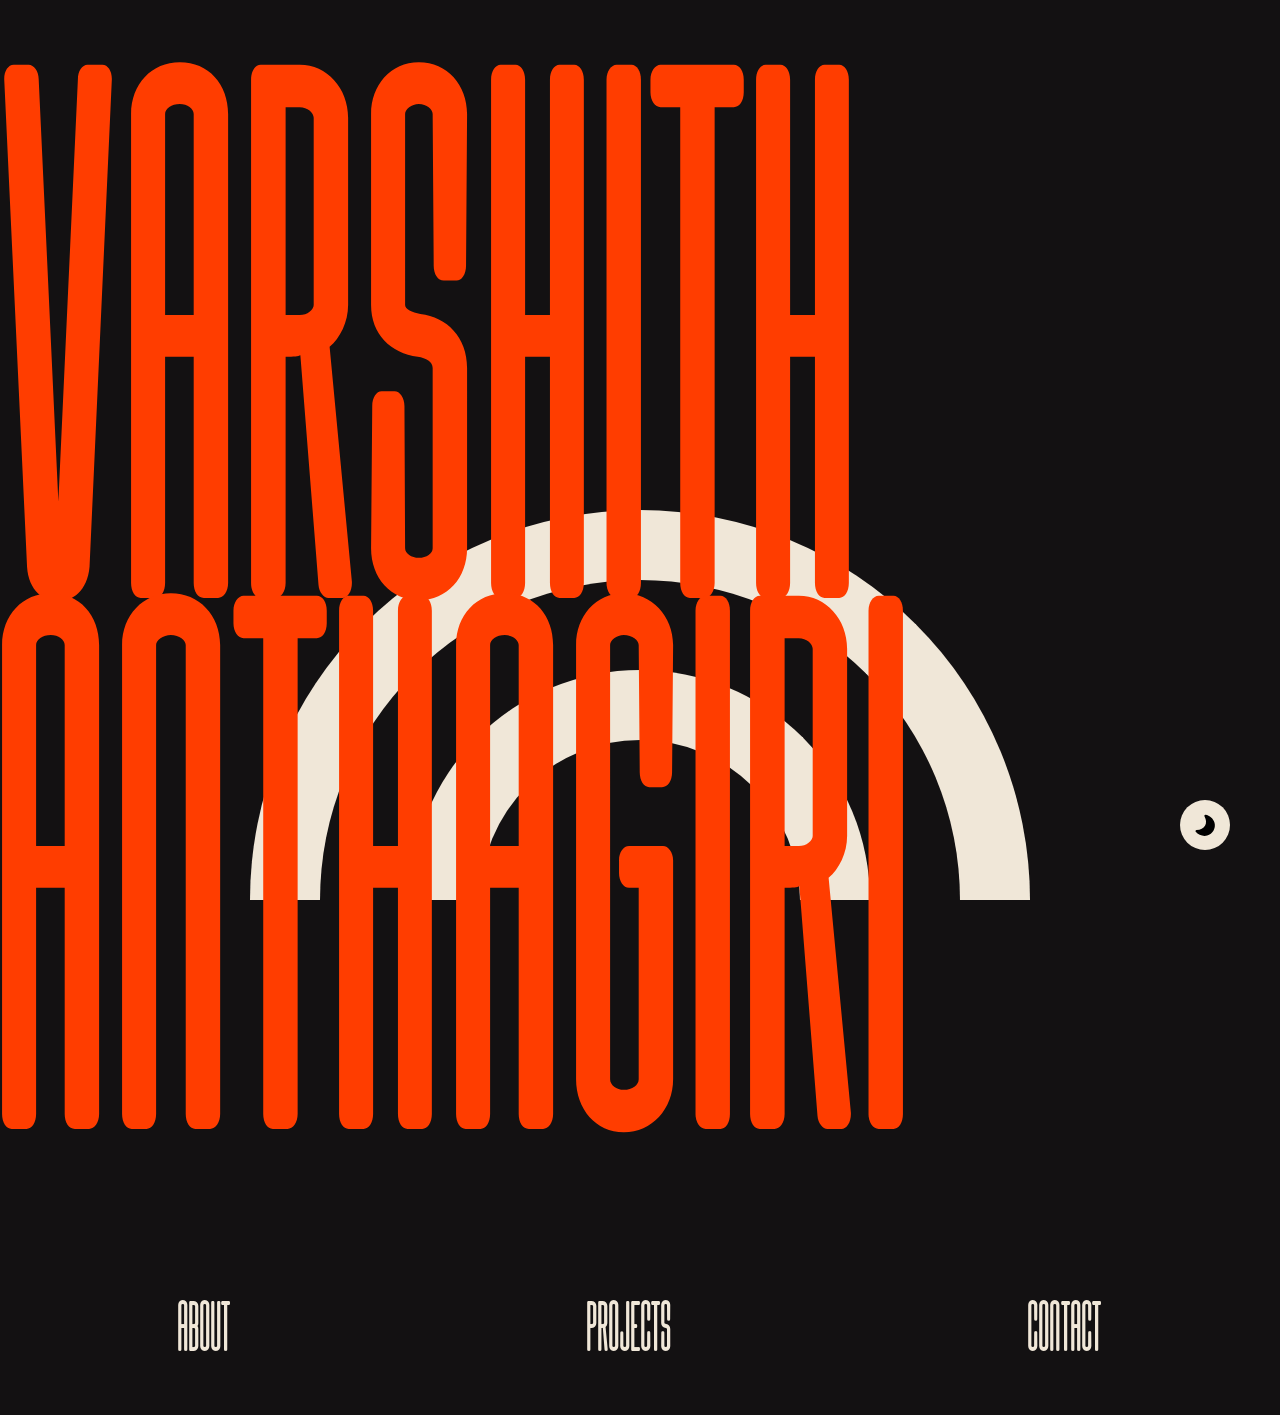
==== index.html @ 83250fb9 "back button + scroll progress" ====
<!doctype html>
<html lang="en">
  <head>
    <meta http-equiv="Content-Type" content="text/html; charset=UTF-8" />
    <meta name="the home page of my personal website" />
    <title>Document</title>

    <link rel="stylesheet" href="css/common.css" />
    <link rel="stylesheet" href="css/home.css" />

    <script src="js/mode.js"></script>
  </head>
  <body>
    <div class="semicircle"></div>
    <div class="semicircle-wrapper">
      <div class="semicircle-small"></div>
    </div>
    <div class="fullscreen" role="main">
      <div class="namediv">
        <p id="name" class="muhaqu">VARSHITH ANTHAGIRI</p>
      </div>
      <div class="buttons">
        <button
          class="main muhaqu"
          onclick="window.location.href = 'about.html'"
          aria-label="About"
        >
          ABOUT
        </button>
        <button
          class="main muhaqu"
          onclick="window.location.href = 'projects.html'"
          aria-label="Projects"
        >
          PROJECTS
        </button>
        <button
          class="main muhaqu"
          onclick="window.location.href = 'contact.html'"
          aria-label="Contact"
        >
          CONTACT
        </button>
      </div>
    </div>

    <button id="mode-switch" aria-label="Mode Switcher (dark/light)">
      <img src="assets/dark.svg" id="mode-image" alt="dark or light" />
    </button>
  </body>
</html>
---- css/common.css ----
@import url("https://fonts.googleapis.com/css2?family=Inter:ital,opsz,wght@0,14..32,100..900;1,14..32,100..900&display=swap");

@font-face {
  font-family: "Muhaqu";
  src: url("fonts/MuhaquRegularpersonaluse-0neG.otf") format("opentype");
  font-weight: normal;
  font-style: normal;
}
.muhaqu {
  font-family: "Muhaqu", sans-serif;
  font-weight: 400;
  font-style: normal;
}

html {
  transition: background-color 0.3s ease;
  background-color: var(--bg-color);
  font-family: "Inter";
}

html,
body {
  margin: 0;
  padding: 0;
}

.fullscreen {
  height: 100vh;
  width: 100vw;
  display: flex;
  flex-direction: column;
}

#mode-switch {
  position: fixed;
  bottom: 50px;
  right: 50px;
  height: 50px;
  width: 50px;
  border-radius: 50%;
  border: none;
  padding: 0;
  display: flex;
  align-items: center;
  justify-content: center;
  transition:
    background-color 0.3s ease,
    transform 0.2s ease-out;
  background-color: var(--small-text-color);
  z-index: 9999;
}

#back {
  position: fixed;
  bottom: 115px;
  right: 50px;
  height: 50px;
  width: 50px;
  border-radius: 50%;
  border: none;
  padding: 0;
  display: flex;
  align-items: center;
  justify-content: center;
  transition:
    background-color 0.3s ease,
    transform 0.2s ease-out;
  background-color: var(--small-text-color);
  z-index: 9999;
}

#back img {
  width: 50%;
  height: 50%;
  object-fit: contain;
  padding: 0;
  margin: 0;
  filter: invert(var(--filter));
}

#back:hover {
  transform: scale(1.1);
}

#mode-switch:hover {
  transform: scale(1.1);
}

#mode-switch img {
  width: 50%;
  height: 50%;
  object-fit: contain;
  padding: 0;
  margin: 0;
  filter: invert(var(--filter));
}

@media (prefers-reduced-motion: reduce) {
  * {
    animation: none !important;
    transition: none !important;
  }
}

.sr-only {
  position: absolute;
  width: 1px;
  height: 1px;
  padding: 0;
  margin: -1px;
  overflow: hidden;
  clip: rect(0, 0, 0, 0);
  white-space: nowrap;
  border: 0;
}

@media (max-width: 600px) {
  #mode-switch {
    bottom: 20px;
    right: 20px;
    height: 42px;
    width: 42px;
  }

  #back {
    bottom: 70px;
    right: 20px;
    height: 42px;
    width: 42px;
  }
}
---- css/home.css ----
.semicircle {
  transition: border-color 0.3s ease;
  position: absolute;
  bottom: 0%;
  z-index: -1;
  width: 50%;
  left: 50%;
  transform: translateX(-50%);
  aspect-ratio: 2 / 1;
  background: transparent;
  border: 70px solid var(--circle-color);
  border-bottom: none;
  border-radius: 50% 50% 0 0 / 100% 100% 0 0;
}

.semicircle-small {
  z-index: -1;
  transition: border-color 0.3s ease;
  position: absolute;
  bottom: 0;
  left: 50%;
  transform: translateX(-50%) rotate(0deg);
  width: 25%;
  aspect-ratio: 2 / 1;
  background: transparent;
  border: 70px solid var(--circle-color);
  border-bottom: none;
  border-radius: 50% 50% 0 0 / 100% 100% 0 0;
  animation: spin 4s linear infinite;
  transform-origin: center bottom;
}

@keyframes spin {
  from {
    transform: translateX(-50%) rotate(0deg);
  }
  to {
    transform: translateX(-50%) rotate(360deg);
  }
}

.semicircle-wrapper {
  position: absolute;
  bottom: 0;
  left: 0;
  width: 100%;
  height: 100%;
  overflow: hidden;
  pointer-events: none;
}

#name {
  margin: 0;
  transition: color 0.3s ease;
  color: var(--text-color);
  font-size: 530px;
  padding-top: 200px;
}

.namediv {
  display: flex;
  width: 100%;
  justify-content: center;
}

.buttons {
  height: 100%;
  justify-content: center;
  display: flex;
}

.main {
  flex-grow: 1;
  margin: 50px;
  border: none;
  background-color: transparent;
  font-size: 50px;
  transition: color 0.3s ease;
  color: var(--small-text-color);
}

.main:hover {
  transition: color 0.3s ease;
  color: var(--text-color);
  transition-duration: 300ms;
}
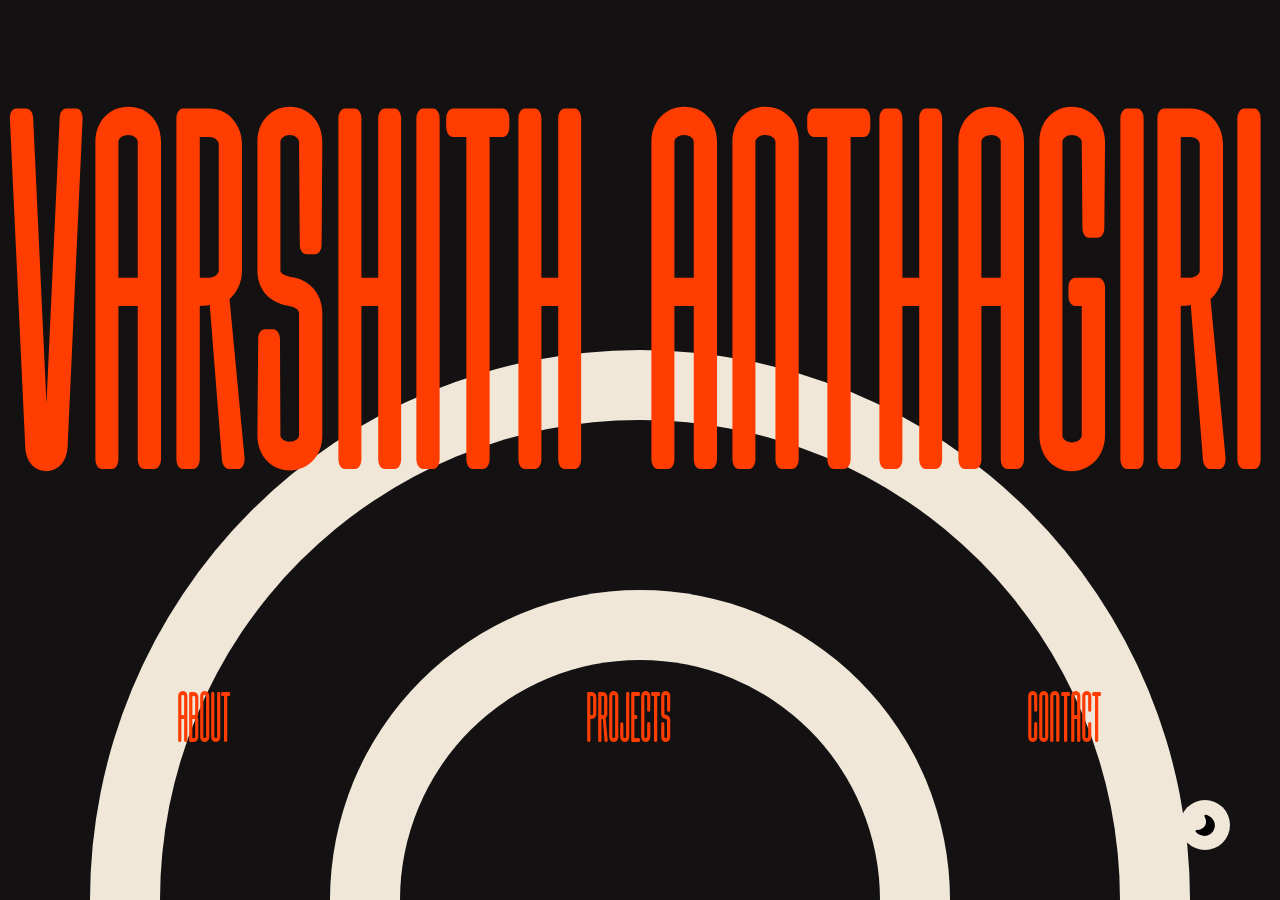
==== commit 3596d090: "responsive done" ====
--- a/index.html
+++ b/index.html
@@ -2,22 +2,22 @@
 <html lang="en">
   <head>
     <meta http-equiv="Content-Type" content="text/html; charset=UTF-8" />
-    <meta name="the home page of my personal website" />
+    <meta name="viewport" content="width=device-width, initial-scale=1.0" />
     <title>Document</title>
-
     <link rel="stylesheet" href="css/common.css" />
     <link rel="stylesheet" href="css/home.css" />
-
     <script src="js/mode.js"></script>
   </head>
   <body>
-    <div class="semicircle"></div>
     <div class="semicircle-wrapper">
+      <div class="semicircle"></div>
       <div class="semicircle-small"></div>
     </div>
     <div class="fullscreen" role="main">
       <div class="namediv">
-        <p id="name" class="muhaqu">VARSHITH ANTHAGIRI</p>
+        <p id="name" class="muhaqu">
+          VARSHITH <span class="break"><br /></span>ANTHAGIRI
+        </p>
       </div>
       <div class="buttons">
         <button
@@ -25,21 +25,21 @@
           onclick="window.location.href = 'about.html'"
           aria-label="About"
         >
-          ABOUT
+          <span class="buttons-text">ABOUT</span>
         </button>
         <button
           class="main muhaqu"
           onclick="window.location.href = 'projects.html'"
           aria-label="Projects"
         >
-          PROJECTS
+          <span class="buttons-text">PROJECTS</span>
         </button>
         <button
           class="main muhaqu"
           onclick="window.location.href = 'contact.html'"
           aria-label="Contact"
         >
-          CONTACT
+          <span class="buttons-text">CONTACT</span>
         </button>
       </div>
     </div>
--- a/css/common.css
+++ b/css/common.css
@@ -12,8 +12,24 @@
   font-style: normal;
 }
 
+.text-very-large {
+  font-size: 200px;
+}
+
+.text-very-small {
+  font-size: 15px;
+}
+
+.text-small {
+  font-size: 18px;
+}
+
+.text-medium {
+  font-size: 40px;
+}
+
 html {
-  transition: background-color 0.3s ease;
+  transition: background-color 0.4s ease;
   background-color: var(--bg-color);
   font-family: "Inter";
 }
@@ -44,7 +60,7 @@
   align-items: center;
   justify-content: center;
   transition:
-    background-color 0.3s ease,
+    background-color 0.4s ease,
     transform 0.2s ease-out;
   background-color: var(--small-text-color);
   z-index: 9999;
@@ -63,15 +79,15 @@
   align-items: center;
   justify-content: center;
   transition:
-    background-color 0.3s ease,
+    background-color 0.4s ease,
     transform 0.2s ease-out;
   background-color: var(--small-text-color);
   z-index: 9999;
 }
 
 #back img {
-  width: 50%;
-  height: 50%;
+  width: 55%;
+  height: 55%;
   object-fit: contain;
   padding: 0;
   margin: 0;
--- a/css/home.css
+++ b/css/home.css
@@ -1,9 +1,14 @@
+html,
+body {
+  overflow-x: hidden;
+}
+
 .semicircle {
   transition: border-color 0.3s ease;
   position: absolute;
   bottom: 0%;
   z-index: -1;
-  width: 50%;
+  width: 960px;
   left: 50%;
   transform: translateX(-50%);
   aspect-ratio: 2 / 1;
@@ -20,7 +25,7 @@
   bottom: 0;
   left: 50%;
   transform: translateX(-50%) rotate(0deg);
-  width: 25%;
+  width: 480px;
   aspect-ratio: 2 / 1;
   background: transparent;
   border: 70px solid var(--circle-color);
@@ -53,8 +58,10 @@
   margin: 0;
   transition: color 0.3s ease;
   color: var(--text-color);
-  font-size: 530px;
+  font-size: clamp(120px, 28vw, 530px);
+
   padding-top: 200px;
+  text-align: center;
 }
 
 .namediv {
@@ -76,11 +83,34 @@
   background-color: transparent;
   font-size: 50px;
   transition: color 0.3s ease;
-  color: var(--small-text-color);
+  color: var(--text-color);
 }
 
 .main:hover {
-  transition: color 0.3s ease;
-  color: var(--text-color);
+  -webkit-text-stroke: 2px var(--text-color);
+  color: transparent;
   transition-duration: 300ms;
 }
+
+.break {
+  display: none;
+}
+
+@media (max-width: 800px) {
+  #name {
+    font-size: 40vw;
+    padding-top: 100px;
+  }
+  .break {
+    display: block;
+    height: 20px;
+  }
+
+  .buttons {
+    flex-direction: column;
+  }
+
+  .buttons button {
+    margin: 8px;
+  }
+}
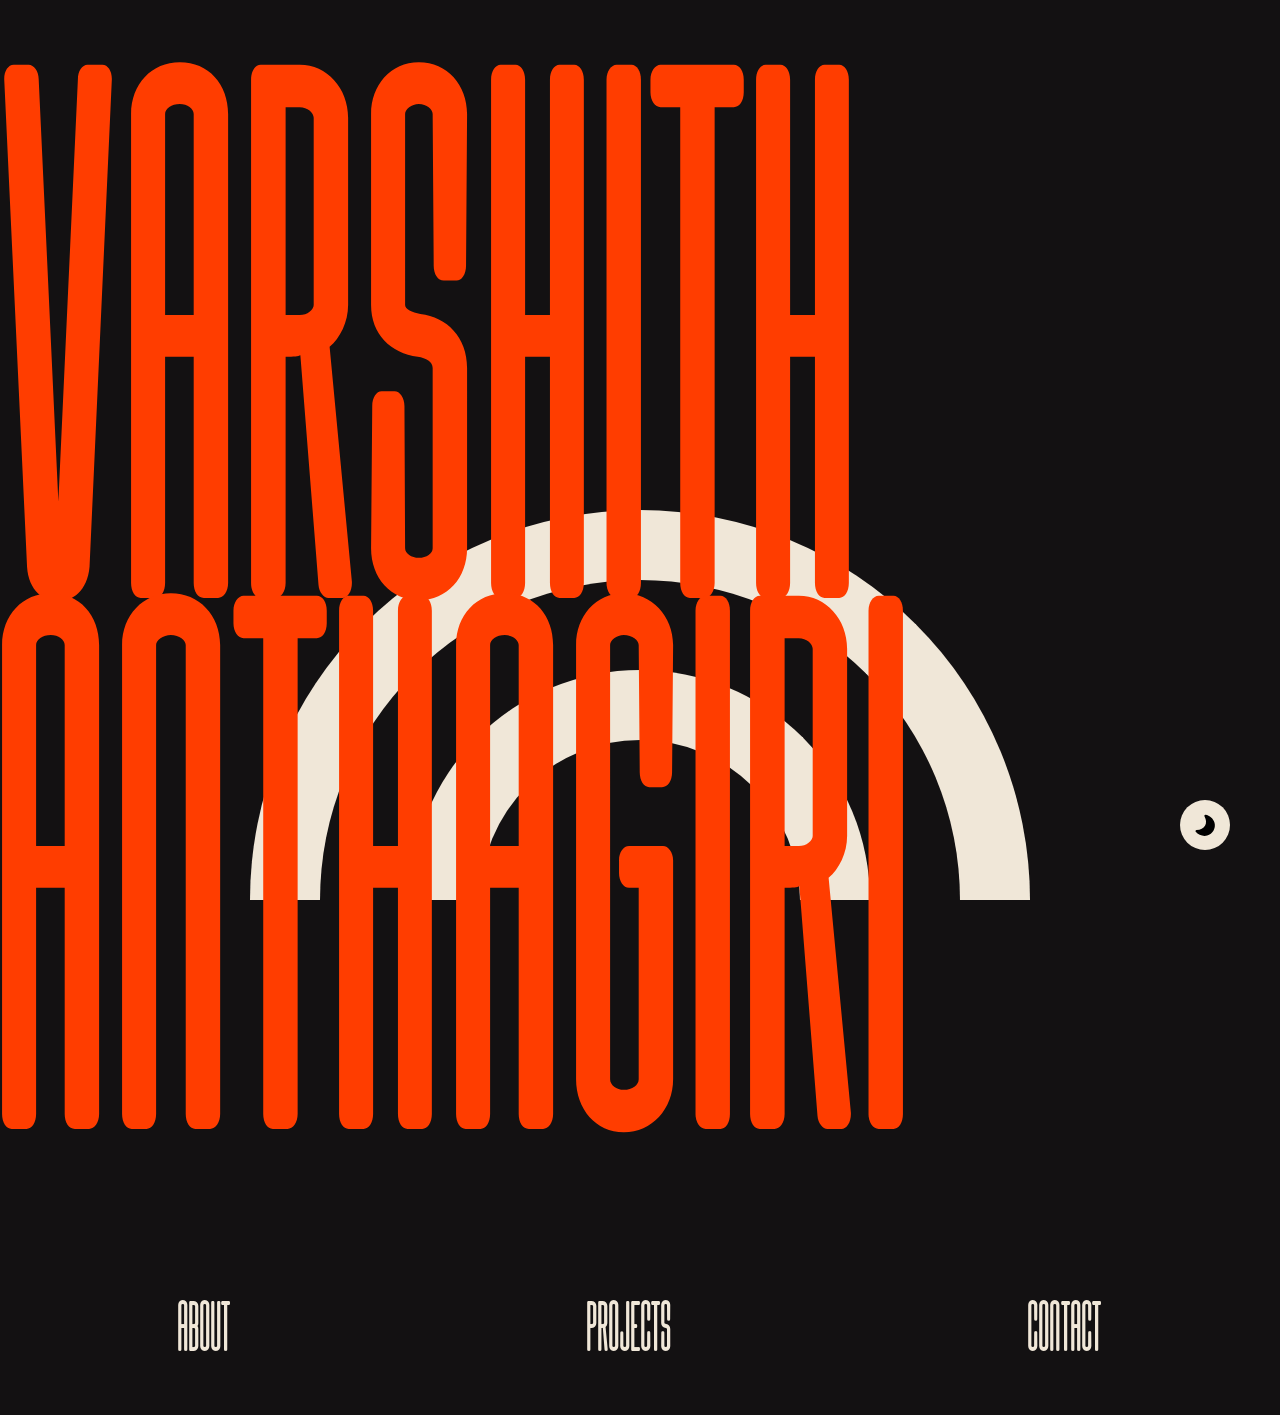
==== commit d8e9fc69: "small stuff" ====
--- a/index.html
+++ b/index.html
@@ -2,22 +2,21 @@
 <html lang="en">
   <head>
     <meta http-equiv="Content-Type" content="text/html; charset=UTF-8" />
-    <meta name="viewport" content="width=device-width, initial-scale=1.0" />
     <title>Document</title>
+
     <link rel="stylesheet" href="css/common.css" />
     <link rel="stylesheet" href="css/home.css" />
+
     <script src="js/mode.js"></script>
   </head>
   <body>
+    <div class="semicircle"></div>
     <div class="semicircle-wrapper">
-      <div class="semicircle"></div>
       <div class="semicircle-small"></div>
     </div>
     <div class="fullscreen" role="main">
       <div class="namediv">
-        <p id="name" class="muhaqu">
-          VARSHITH <span class="break"><br /></span>ANTHAGIRI
-        </p>
+        <p id="name" class="muhaqu">VARSHITH ANTHAGIRI</p>
       </div>
       <div class="buttons">
         <button
@@ -25,21 +24,21 @@
           onclick="window.location.href = 'about.html'"
           aria-label="About"
         >
-          <span class="buttons-text">ABOUT</span>
+          ABOUT
         </button>
         <button
           class="main muhaqu"
           onclick="window.location.href = 'projects.html'"
           aria-label="Projects"
         >
-          <span class="buttons-text">PROJECTS</span>
+          PROJECTS
         </button>
         <button
           class="main muhaqu"
           onclick="window.location.href = 'contact.html'"
           aria-label="Contact"
         >
-          <span class="buttons-text">CONTACT</span>
+          CONTACT
         </button>
       </div>
     </div>
--- a/css/common.css
+++ b/css/common.css
@@ -86,8 +86,8 @@
 }
 
 #back img {
-  width: 55%;
-  height: 55%;
+  width: 50%;
+  height: 50%;
   object-fit: contain;
   padding: 0;
   margin: 0;
--- a/css/home.css
+++ b/css/home.css
@@ -1,14 +1,9 @@
-html,
-body {
-  overflow-x: hidden;
-}
-
 .semicircle {
-  transition: border-color 0.3s ease;
+  transition: border-color 0.4s ease;
   position: absolute;
   bottom: 0%;
   z-index: -1;
-  width: 960px;
+  width: 50%;
   left: 50%;
   transform: translateX(-50%);
   aspect-ratio: 2 / 1;
@@ -20,12 +15,12 @@
 
 .semicircle-small {
   z-index: -1;
-  transition: border-color 0.3s ease;
+  transition: border-color 0.4s ease;
   position: absolute;
   bottom: 0;
   left: 50%;
   transform: translateX(-50%) rotate(0deg);
-  width: 480px;
+  width: 25%;
   aspect-ratio: 2 / 1;
   background: transparent;
   border: 70px solid var(--circle-color);
@@ -56,12 +51,10 @@
 
 #name {
   margin: 0;
-  transition: color 0.3s ease;
+  transition: color 0.4s ease;
   color: var(--text-color);
-  font-size: clamp(120px, 28vw, 530px);
-
+  font-size: 530px;
   padding-top: 200px;
-  text-align: center;
 }
 
 .namediv {
@@ -82,35 +75,12 @@
   border: none;
   background-color: transparent;
   font-size: 50px;
-  transition: color 0.3s ease;
-  color: var(--text-color);
+  transition: color 0.4s ease;
+  color: var(--small-text-color);
 }
 
 .main:hover {
-  -webkit-text-stroke: 2px var(--text-color);
-  color: transparent;
+  transition: color 0.4s ease;
+  color: var(--text-color);
   transition-duration: 300ms;
 }
-
-.break {
-  display: none;
-}
-
-@media (max-width: 800px) {
-  #name {
-    font-size: 40vw;
-    padding-top: 100px;
-  }
-  .break {
-    display: block;
-    height: 20px;
-  }
-
-  .buttons {
-    flex-direction: column;
-  }
-
-  .buttons button {
-    margin: 8px;
-  }
-}
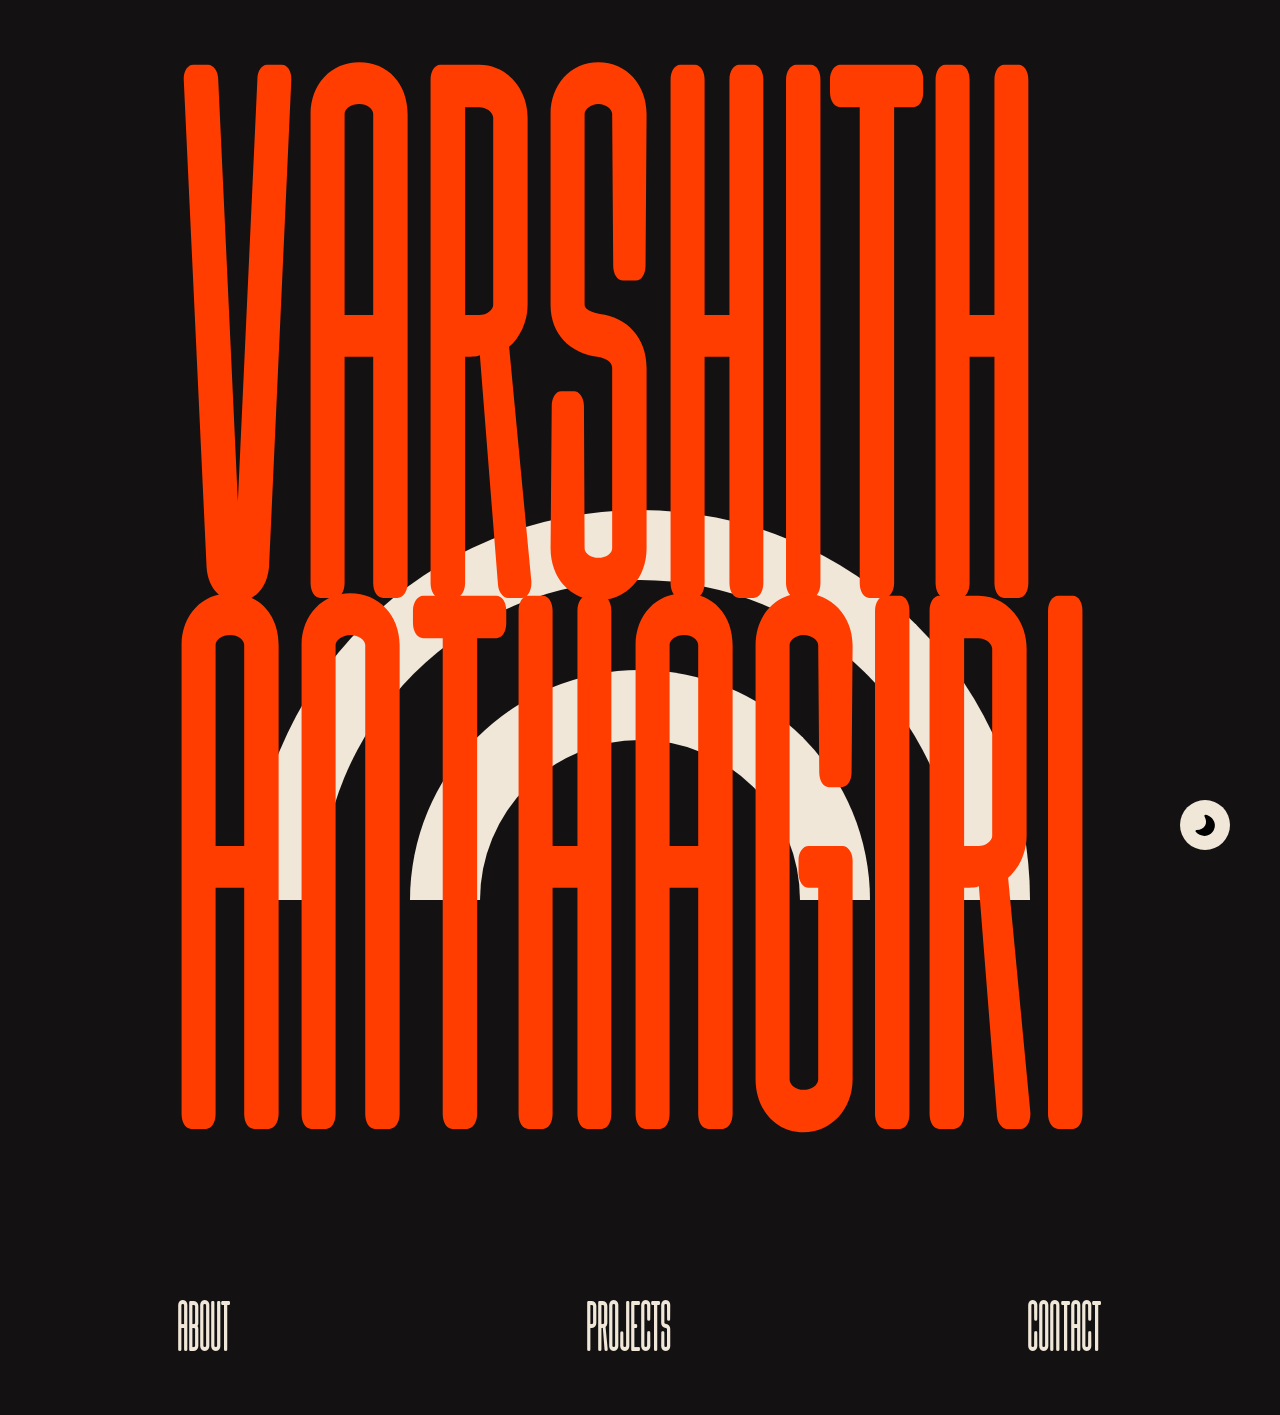
==== commit 982515a9: "tab" ====
--- a/index.html
+++ b/index.html
@@ -2,21 +2,23 @@
 <html lang="en">
   <head>
     <meta http-equiv="Content-Type" content="text/html; charset=UTF-8" />
-    <title>Document</title>
-
+    <meta name="viewport" content="width=device-width, initial-scale=1.0" />
+    <title>Home</title>
     <link rel="stylesheet" href="css/common.css" />
     <link rel="stylesheet" href="css/home.css" />
-
+    <link rel="icon" type="image/x-icon" href="assets/va.png" />
     <script src="js/mode.js"></script>
   </head>
   <body>
-    <div class="semicircle"></div>
     <div class="semicircle-wrapper">
+      <div class="semicircle"></div>
       <div class="semicircle-small"></div>
     </div>
     <div class="fullscreen" role="main">
       <div class="namediv">
-        <p id="name" class="muhaqu">VARSHITH ANTHAGIRI</p>
+        <p id="name" class="muhaqu">
+          VARSHITH <span class="break"><br /></span>ANTHAGIRI
+        </p>
       </div>
       <div class="buttons">
         <button
@@ -24,21 +26,21 @@
           onclick="window.location.href = 'about.html'"
           aria-label="About"
         >
-          ABOUT
+          <span class="buttons-text">ABOUT</span>
         </button>
         <button
           class="main muhaqu"
           onclick="window.location.href = 'projects.html'"
           aria-label="Projects"
         >
-          PROJECTS
+          <span class="buttons-text">PROJECTS</span>
         </button>
         <button
           class="main muhaqu"
           onclick="window.location.href = 'contact.html'"
           aria-label="Contact"
         >
-          CONTACT
+          <span class="buttons-text">CONTACT</span>
         </button>
       </div>
     </div>
